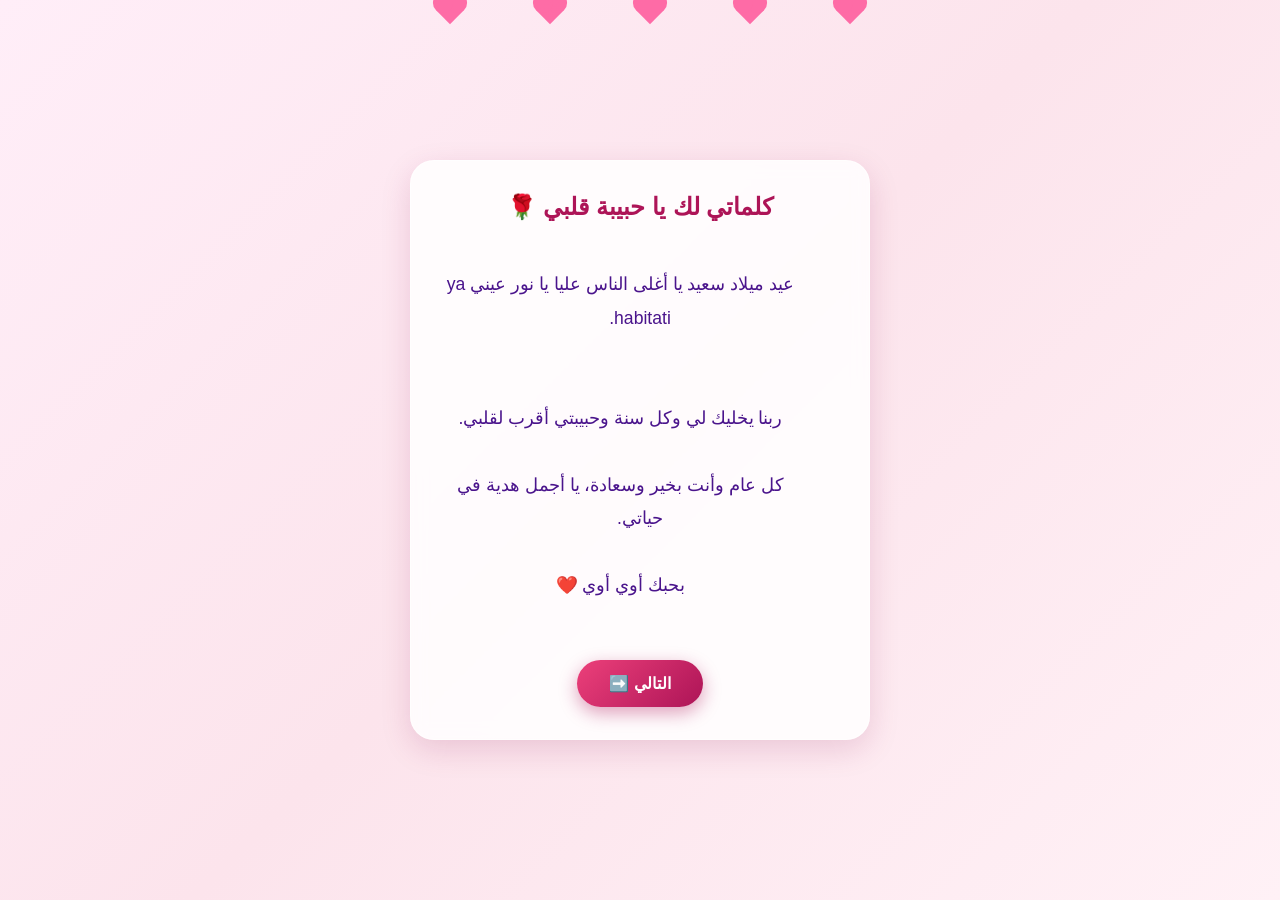
==== message.html @ 02f94ec3 "生日 surprise" ====
<!DOCTYPE html>
<html lang="ar" dir="rtl">
<head>
  <meta charset="UTF-8">
  <meta name="viewport" content="width=device-width, initial-scale=1.0">
  <title>كلماتي لك يا حبيبتي</title>
  <link rel="stylesheet" href="style.css">
</head>
<body>

  <!-- صفحة الكلمات -->
  <div class="page" id="page2">
    <div class="hearts-container">
      <div class="heart" style="--i:1"></div>
      <div class="heart" style="--i:2"></div>
      <div class="heart" style="--i:3"></div>
      <div class="heart" style="--i:4"></div>
      <div class="heart" style="--i:5"></div>
    </div>

    <div class="content message-card">
      <h2>كلماتي لك يا حبيبة قلبي 🌹</h2>
      <div class="message-text">
        عيد ميلاد سعيد يا أغلى الناس عليا يا نور عيني ya habitati.<br><br>
        ربنا يخليك لي وكل سنة وحبيبتي أقرب لقلبي.<br>
        كل عام وأنت بخير وسعادة، يا أجمل هدية في حياتي.<br>
        بحبك أوي أوي ❤️
      </div>
      <button class="next-btn" onclick="goToPage(3)">التالي ➡️</button>
    </div>
  </div>

  <script src="script.js"></script>
</body>
</html>
---- style.css ----
/* تصميم مشترك لكل الصفحات */
* {
  box-sizing: border-box;
  margin: 0;
  padding: 0;
}

html {
  scroll-behavior: smooth;
}

body {
  font-family: "Segoe UI", Tahoma, Geneva, Verdana, sans-serif;
  background: linear-gradient(135deg, #ffeef8, #fce4ec, #fff1f6);
  min-height: 100vh;
  display: flex;
  justify-content: center;
  align-items: center;
  color: #880e4f;
  direction: rtl;
  text-align: center;
  overflow-x: hidden;
}

/* الصفحة */
.page {
  width: 100%;
  max-width: 500px;
  padding: 20px;
  display: flex;
  flex-direction: column;
  align-items: center;
  justify-content: center;
  min-height: 100vh;
  position: relative;
}

/* المحتوى */
.content {
  background: rgba(255, 255, 255, 0.85);
  border-radius: 24px;
  padding: 32px 24px;
  box-shadow: 0 10px 30px rgba(136, 14, 79, 0.15);
  backdrop-filter: blur(8px);
  border: 1px solid rgba(255, 255, 255, 0.6);
  max-width: 100%;
  position: relative;
  z-index: 2;
}

h1 {
  font-size: 1.8rem;
  margin-bottom: 8px;
  color: #ad1457;
}

h2 {
  font-size: 1.5rem;
  margin-bottom: 16px;
  color: #ad1457;
}

.subtitle {
  color: #c2185b;
  font-size: 1rem;
  margin-bottom: 24px;
}

/* زر التالي */
.next-btn {
  background: linear-gradient(135deg, #ec407a, #ad1457);
  color: white;
  border: none;
  padding: 14px 32px;
  border-radius: 50px;
  font-size: 1rem;
  font-weight: bold;
  cursor: pointer;
  box-shadow: 0 6px 18px rgba(173, 20, 87, 0.4);
  transition: transform 0.2s, box-shadow 0.2s;
}

.next-btn:hover {
  transform: translateY(-3px);
  box-shadow: 0 10px 25px rgba(173, 20, 87, 0.6);
}

.next-btn:active {
  transform: translateY(-1px);
}

/* عودة للبداية */
.back-btn {
  display: inline-block;
  margin-top: 12px;
  color: #ad1457;
  text-decoration: none;
  font-weight: bold;
  font-size: 0.95rem;
}

/* كرت الرسالة */
.message-card h2 {
  margin-bottom: 14px;
}

.message-text {
  font-size: 1.1rem;
  line-height: 1.9;
  color: #4a148c;
  margin-bottom: 24px;
  white-space: pre-wrap;
}

/* كرت المفاجأة (الصور/الفيديو) */
.surprise-card h2 {
  margin-bottom: 16px;
}

.surprise-video {
  width: 100%;
  max-width: 420px;
  height: auto;
  border-radius: 16px;
  margin-bottom: 14px;
  box-shadow: 0 8px 24px rgba(173, 20, 87, 0.25);
  background: #000;
}

.video-hint {
  font-size: 0.85rem;
  color: #880e4f;
  margin-bottom: 18px;
  max-width: 420px;
  line-height: 1.5;
}

/* البالونات في الصفحة الأولى */
.balloon {
  position: absolute;
  width: 34px;
  height: 46px;
  background: #ff4d94;
  border-radius: 50% 50% 45% 45%;
  opacity: 0.9;
  animation: float linear infinite;
  z-index: 1;
}

.balloon::after {
  content: "";
  position: absolute;
  bottom: -6px;
  left: 50%;
  width: 2px;
  height: 10px;
  background: #d81b60;
  transform: translateX(-50%);
}

@keyframes float {
  0% {
    transform: translateY(0) rotate(0deg);
  }
  25% {
    transform: translateY(-15px) rotate(2deg);
  }
  50% {
    transform: translateY(-30px) rotate(-2deg);
  }
  75% {
    transform: translateY(-15px) rotate(2deg);
  }
  100% {
    transform: translateY(0) rotate(0deg);
  }
}

.balloon:nth-child(1) { left: 10%; animation-duration: 4s; animation-delay: 0s; background: #ff4d94; }
.balloon:nth-child(2) { left: 22%; animation-duration: 5s; animation-delay: 0.5s; background: #f06292; }
.balloon:nth-child(3) { left: 34%; animation-duration: 4.5s; animation-delay: 1s; background: #ec407a; }
.balloon:nth-child(4) { left: 46%; animation-duration: 5.5s; animation-delay: 0.2s; background: #ad1457; }
.balloon:nth-child(5) { left: 58%; animation-duration: 4s; animation-delay: 0.8s; background: #f06292; }
.balloon:nth-child(6) { left: 70%; animation-duration: 5s; animation-delay: 1.2s; background: #ff4d94; }
.balloon:nth-child(7) { left: 82%; animation-duration: 4.5s; animation-delay: 0.4s; background: #ec407a; }
.balloon:nth-child(8) { left: 12%; animation-duration: 5.5s; animation-delay: 1.6s; background: #ad1457; }
.balloon:nth-child(9) { left: 78%; animation-duration: 4s; animation-delay: 2s; background: #f06292; }
.balloon:nth-child(10) { left: 60%; animation-duration: 5s; animation-delay: 0.9s; background: #ff4d94; }

/* القلوب في صفحة الكلمات */
.hearts-container {
  position: absolute;
  top: 0;
  left: 0;
  width: 100%;
  height: 100%;
  pointer-events: none;
  z-index: 1;
  overflow: hidden;
}

.heart {
  position: absolute;
  width: 20px;
  height: 20px;
  background: #ff4d94;
  transform: rotate(45deg);
  opacity: 0.8;
  animation: heart-float linear infinite;
}

.heart::before,
.heart::after {
  content: "";
  position: absolute;
  width: 20px;
  height: 20px;
  background: #ff4d94;
  border-radius: 50%;
}

.heart::before { top: -10px; left: 0; }
.heart::after { top: 0; left: -10px; }

@keyframes heart-float {
  0% { transform: translateY(0) rotate(45deg); opacity: 0; }
  20% { opacity: 0.8; }
  80% { opacity: 0.8; }
  100% { transform: translateY(-120px) rotate(45deg); opacity: 0; }
}

.heart:nth-child(1) { left: 10%; animation-duration: 4s; animation-delay: 0s; }
.heart:nth-child(2) { left: 30%; animation-duration: 5s; animation-delay: 1s; }
.heart:nth-child(3) { left: 50%; animation-duration: 4.5s; animation-delay: 2s; }
.heart:nth-child(4) { left: 70%; animation-duration: 5.5s; animation-delay: 0.5s; }
.heart:nth-child(5) { left: 90%; animation-duration: 4s; animation-delay: 3s; }

/* توافق الموبايل */
@media (max-width: 480px) {
  h1 { font-size: 1.4rem; }
  h2 { font-size: 1.2rem; }
  .content { padding: 24px 16px; }
  .balloon { width: 26px; height: 34px; }
}
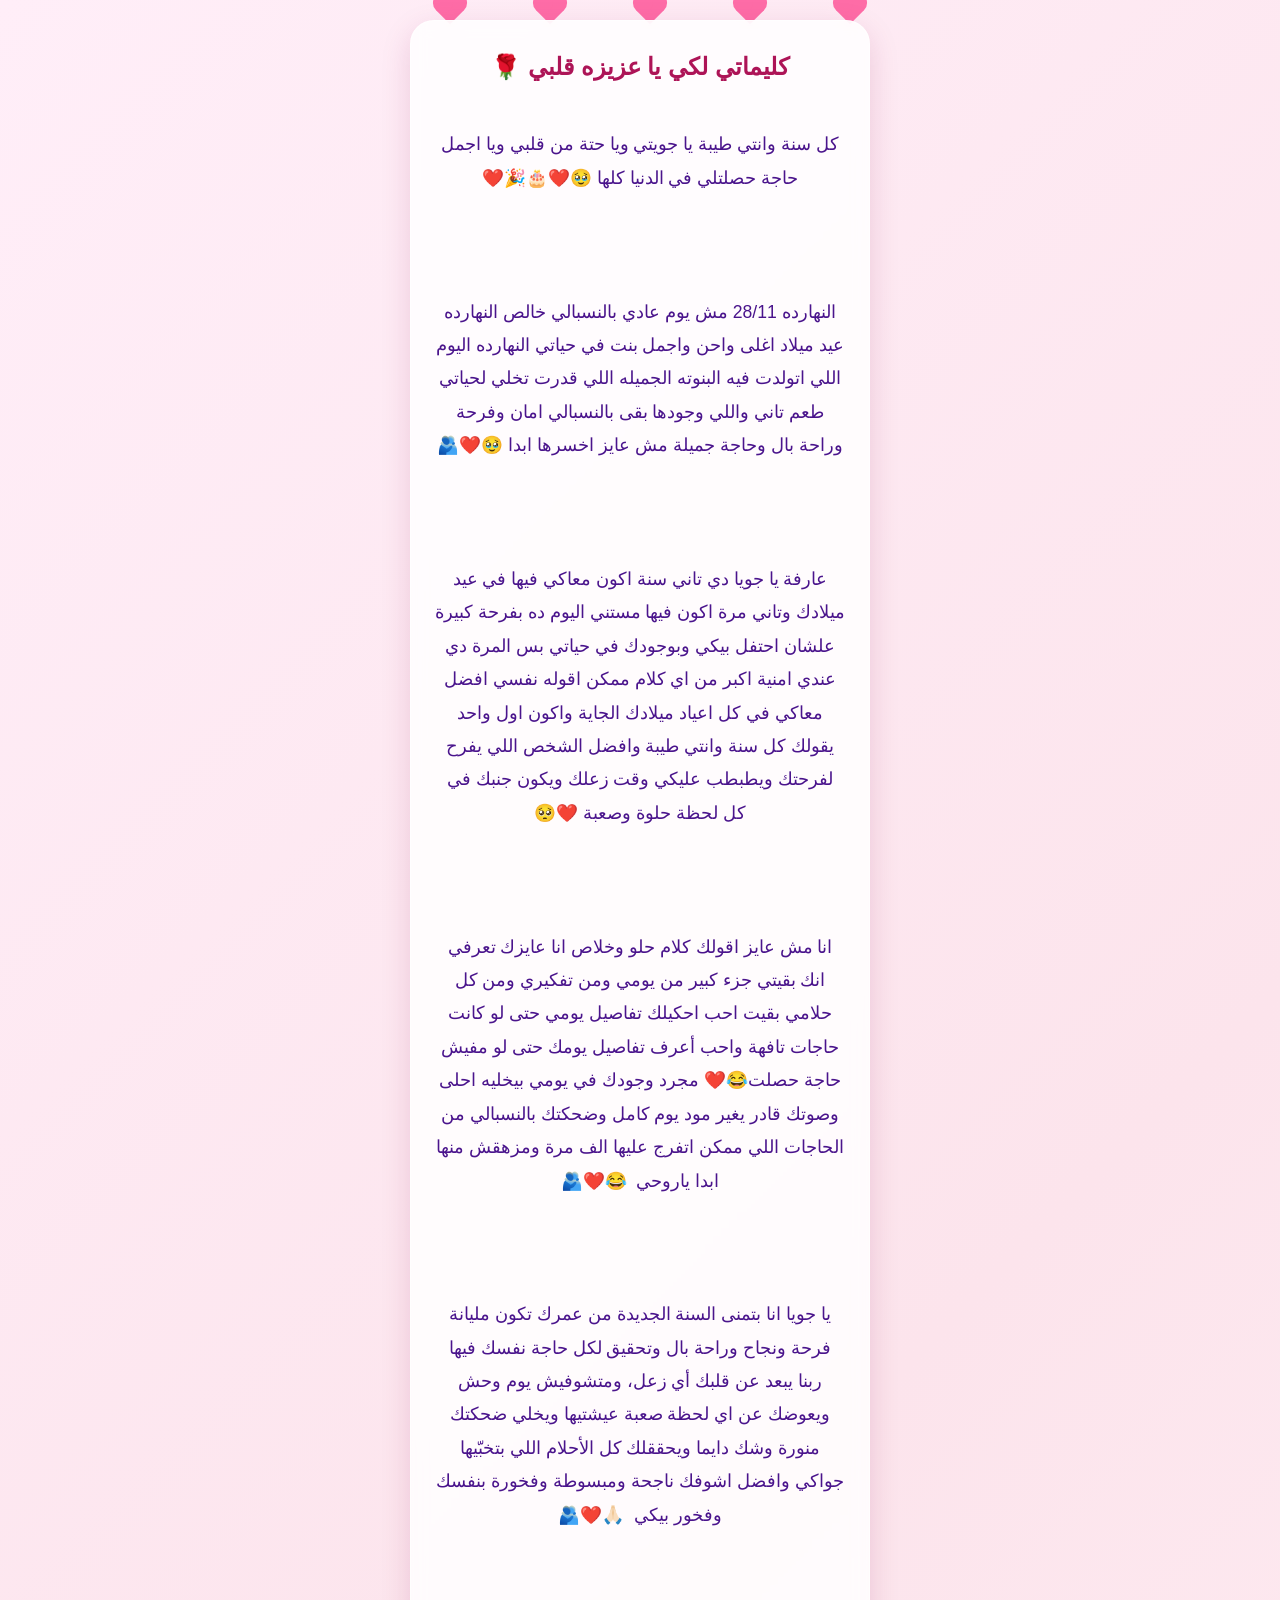
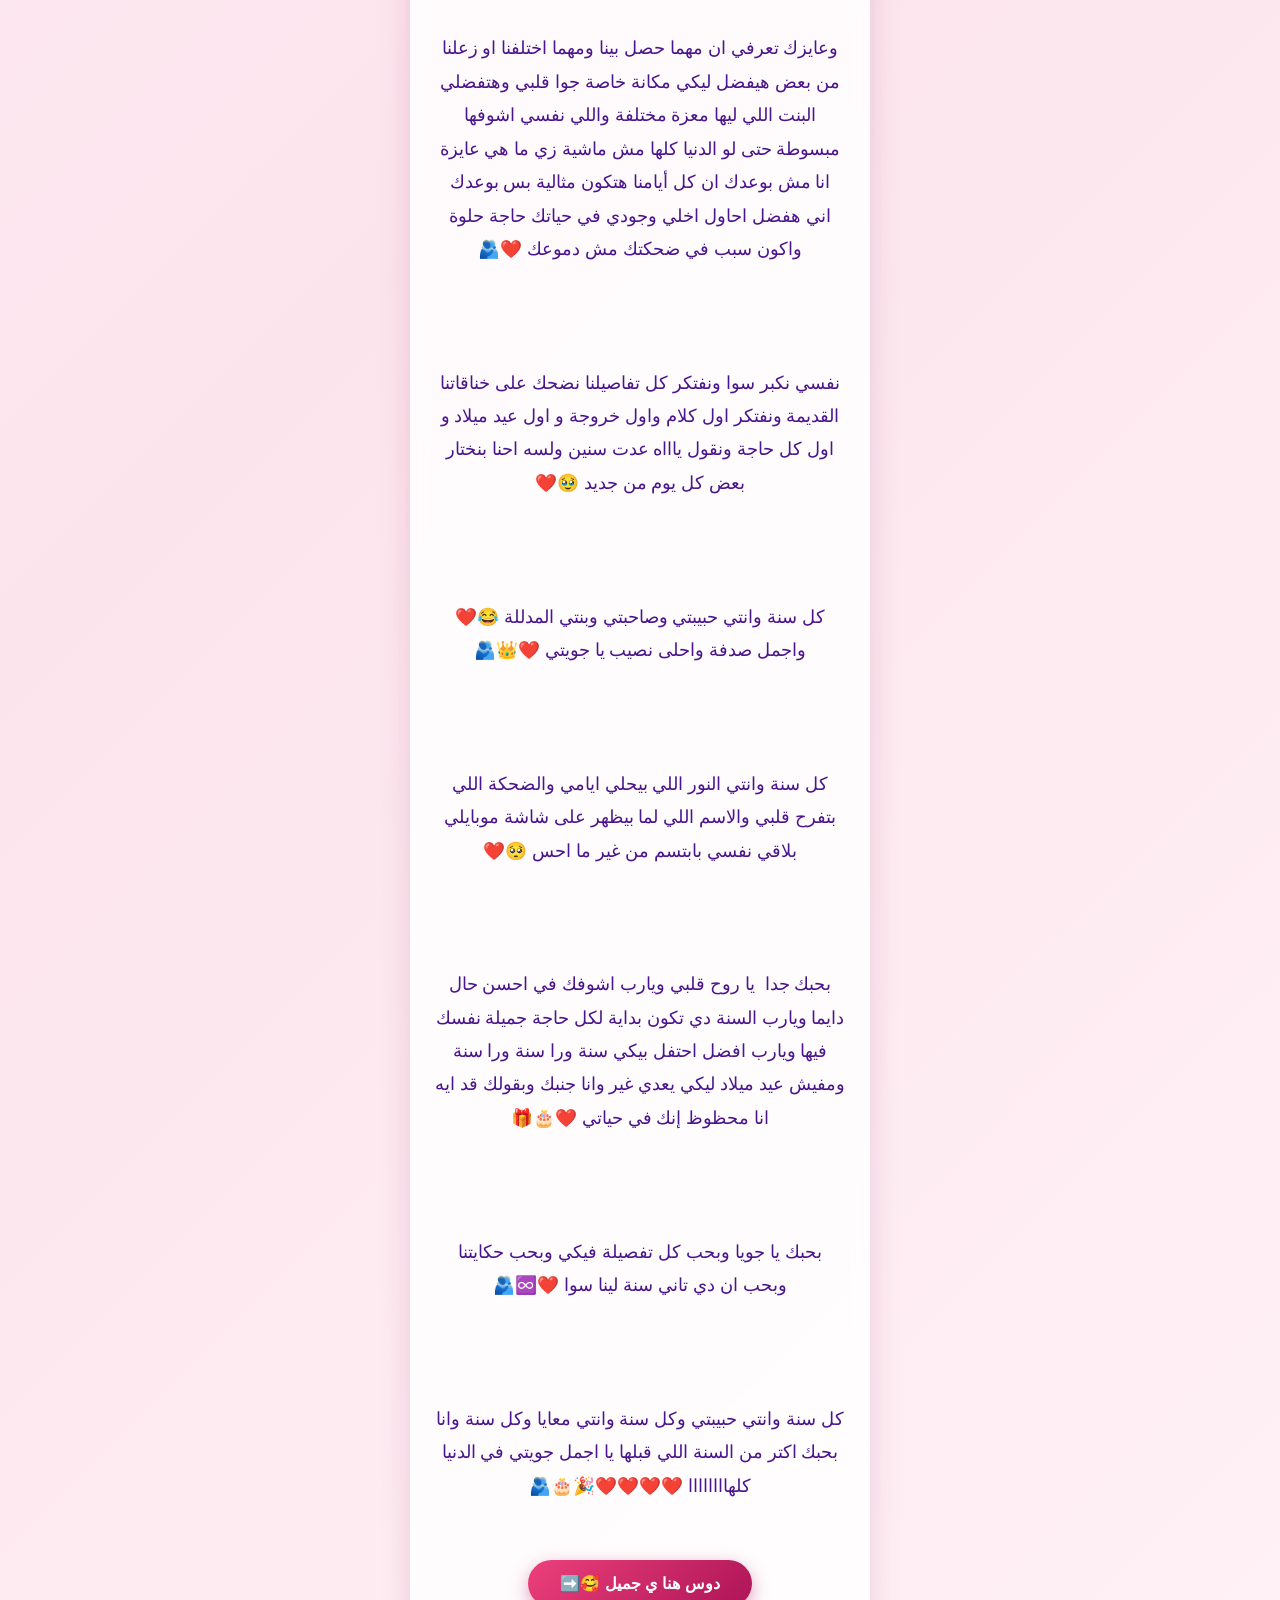
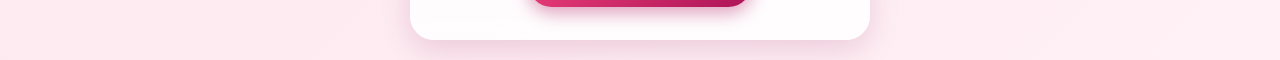
==== commit 964989e9: "Add files via upload" ====
--- a/message.html
+++ b/message.html
@@ -3,7 +3,7 @@
 <head>
   <meta charset="UTF-8">
   <meta name="viewport" content="width=device-width, initial-scale=1.0">
-  <title>كلماتي لك يا حبيبتي</title>
+  <title>كلماتي لك يا حبيبة قلبي</title>
   <link rel="stylesheet" href="style.css">
 </head>
 <body>
@@ -19,17 +19,36 @@
     </div>
 
     <div class="content message-card">
-      <h2>كلماتي لك يا حبيبة قلبي 🌹</h2>
+      <h2>كليماتي لكي يا عزيزه قلبي  🌹</h2>
       <div class="message-text">
-        عيد ميلاد سعيد يا أغلى الناس عليا يا نور عيني ya habitati.<br><br>
-        ربنا يخليك لي وكل سنة وحبيبتي أقرب لقلبي.<br>
-        كل عام وأنت بخير وسعادة، يا أجمل هدية في حياتي.<br>
-        بحبك أوي أوي ❤️
+كل سنة وانتي طيبة يا جويتي ويا حتة من قلبي ويا اجمل حاجة حصلتلي في الدنيا كلها 🥹❤️🎂🎉❤️<br><br>
+
+النهارده 28/11 مش يوم عادي بالنسبالي خالص النهارده عيد ميلاد اغلى واحن واجمل بنت في حياتي النهارده اليوم اللي اتولدت فيه البنوته الجميله اللي قدرت تخلي لحياتي طعم تاني واللي وجودها بقى بالنسبالي امان وفرحة وراحة بال وحاجة جميلة مش عايز اخسرها ابدا 🥹❤️🫂<br><br>
+
+عارفة يا جويا دي تاني سنة اكون معاكي فيها في عيد ميلادك وتاني مرة اكون فيها مستني اليوم ده بفرحة كبيرة علشان احتفل بيكي وبوجودك في حياتي بس المرة دي عندي امنية اكبر من اي كلام ممكن اقوله نفسي افضل معاكي في كل اعياد ميلادك الجاية واكون اول واحد يقولك كل سنة وانتي طيبة وافضل الشخص اللي يفرح لفرحتك ويطبطب عليكي وقت زعلك ويكون جنبك في كل لحظة حلوة وصعبة ❤️🥺<br><br>
+
+انا مش عايز اقولك كلام حلو وخلاص انا عايزك تعرفي انك بقيتي جزء كبير من يومي ومن تفكيري ومن كل حلامي بقيت احب احكيلك تفاصيل يومي حتى لو كانت حاجات تافهة واحب أعرف تفاصيل يومك حتى لو مفيش حاجة حصلت😂❤️ مجرد وجودك في يومي بيخليه احلى وصوتك قادر يغير مود يوم كامل وضحكتك بالنسبالي من الحاجات اللي ممكن اتفرج عليها الف مرة ومزهقش منها ابدا ياروحي  😂❤️🫂<br><br>
+
+يا جويا انا بتمنى السنة الجديدة من عمرك تكون مليانة فرحة ونجاح وراحة بال وتحقيق لكل حاجة نفسك فيها ربنا يبعد عن قلبك أي زعل، ومتشوفيش يوم وحش ويعوضك عن اي لحظة صعبة عيشتيها ويخلي ضحكتك منورة وشك دايما ويحققلك كل الأحلام اللي بتخبّيها جواكي وافضل اشوفك ناجحة ومبسوطة وفخورة بنفسك وفخور بيكي  🙏🏻❤️🫂<br><br>
+
+وعايزك تعرفي ان مهما حصل بينا ومهما اختلفنا او زعلنا من بعض هيفضل ليكي مكانة خاصة جوا قلبي وهتفضلي البنت اللي ليها معزة مختلفة واللي نفسي اشوفها مبسوطة حتى لو الدنيا كلها مش ماشية زي ما هي عايزة انا مش بوعدك ان كل أيامنا هتكون مثالية بس بوعدك اني هفضل احاول اخلي وجودي في حياتك حاجة حلوة واكون سبب في ضحكتك مش دموعك ❤️🫂<br><br>
+
+نفسي نكبر سوا ونفتكر كل تفاصيلنا نضحك على خناقاتنا القديمة ونفتكر اول كلام واول خروجة و اول عيد ميلاد و اول كل حاجة ونقول ياااه عدت سنين ولسه احنا بنختار بعض كل يوم من جديد 🥹❤️<br><br>
+
+كل سنة وانتي حبيبتي وصاحبتي وبنتي المدللة 😂❤️ واجمل صدفة واحلى نصيب يا جويتي ❤️👑🫂<br><br>
+
+كل سنة وانتي النور اللي بيحلي ايامي والضحكة اللي بتفرح قلبي والاسم اللي لما بيظهر على شاشة موبايلي بلاقي نفسي بابتسم من غير ما احس 🥺❤️<br><br>
+
+بحبك جدا  يا روح قلبي ويارب اشوفك في احسن حال دايما ويارب السنة دي تكون بداية لكل حاجة جميلة نفسك فيها ويارب افضل احتفل بيكي سنة ورا سنة ورا سنة ومفيش عيد ميلاد ليكي يعدي غير وانا جنبك وبقولك قد ايه انا محظوظ إنك في حياتي ❤️🎂🎁<br><br>
+
+بحبك يا جويا وبحب كل تفصيلة فيكي وبحب حكايتنا وبحب ان دي تاني سنة لينا سوا ❤️♾️🫂<br><br>
+
+كل سنة وانتي حبيبتي وكل سنة وانتي معايا وكل سنة وانا بحبك اكتر من السنة اللي قبلها يا اجمل جويتي في الدنيا كلهاااااااا ❤️❤️❤️❤️🎉🎂🫂
       </div>
-      <button class="next-btn" onclick="goToPage(3)">التالي ➡️</button>
+      <button class="next-btn" onclick="goToPage(3)">دوس هنا ي جميل 🥰➡️</button>
     </div>
   </div>
 
   <script src="script.js"></script>
 </body>
-</html>
+</html>
--- a/style.css
+++ b/style.css
@@ -35,6 +35,13 @@
   position: relative;
 }
 
+/* توسيع صفحة الفيديو بشكل كبير جدا */
+#page3 .page {
+  max-width: 100%;        /* ملء عرض الشاشة بالكامل */
+  padding: 60px 20px;
+  justify-content: flex-start; /* المحتوى من فوق */
+}
+
 /* المحتوى */
 .content {
   background: rgba(255, 255, 255, 0.85);
@@ -46,6 +53,13 @@
   max-width: 100%;
   position: relative;
   z-index: 2;
+}
+
+/* توسيع المحتوى في صفحة الفيديو */
+#page3 .content {
+  max-width: 1200px;      /* كبر جدا للصفحة الثالثة */
+  padding: 60px 40px;
+  margin-top: 20px;
 }
 
 h1 {
@@ -114,25 +128,41 @@
 
 /* كرت المفاجأة (الصور/الفيديو) */
 .surprise-card h2 {
-  margin-bottom: 16px;
-}
-
+  margin-bottom: 20px;
+  font-size: 1.8rem;
+}
+
+.surprise-card {
+  max-width: 100%;        /* ملء العرض بالكامل */
+  margin: 0 auto;
+  padding: 50px 30px;
+  text-align: center;
+}
+
+/* الفيديو كبير وواضح */
 .surprise-video {
   width: 100%;
-  max-width: 420px;
+  max-width: 1100px;      /* حجم كبير جدا */
   height: auto;
-  border-radius: 16px;
-  margin-bottom: 14px;
-  box-shadow: 0 8px 24px rgba(173, 20, 87, 0.25);
+  border-radius: 24px;
+  margin-bottom: 24px;
+  box-shadow: 0 15px 50px rgba(173, 20, 87, 0.4);
   background: #000;
-}
-
+  display: block;
+  margin-left: auto;
+  margin-right: auto;
+}
+
+/*فيديوHint متناسب */
 .video-hint {
-  font-size: 0.85rem;
+  font-size: 1rem;
   color: #880e4f;
-  margin-bottom: 18px;
-  max-width: 420px;
-  line-height: 1.5;
+  margin-bottom: 30px;
+  max-width: 1000px;
+  margin-left: auto;
+  margin-right: auto;
+  line-height: 1.7;
+  text-align: center;
 }
 
 /* البالونات في الصفحة الأولى */
@@ -159,21 +189,11 @@
 }
 
 @keyframes float {
-  0% {
-    transform: translateY(0) rotate(0deg);
-  }
-  25% {
-    transform: translateY(-15px) rotate(2deg);
-  }
-  50% {
-    transform: translateY(-30px) rotate(-2deg);
-  }
-  75% {
-    transform: translateY(-15px) rotate(2deg);
-  }
-  100% {
-    transform: translateY(0) rotate(0deg);
-  }
+  0% { transform: translateY(0) rotate(0deg); }
+  25% { transform: translateY(-15px) rotate(2deg); }
+  50% { transform: translateY(-30px) rotate(-2deg); }
+  75% { transform: translateY(-15px) rotate(2deg); }
+  100% { transform: translateY(0) rotate(0deg); }
 }
 
 .balloon:nth-child(1) { left: 10%; animation-duration: 4s; animation-delay: 0s; background: #ff4d94; }
@@ -236,9 +256,23 @@
 .heart:nth-child(5) { left: 90%; animation-duration: 4s; animation-delay: 3s; }
 
 /* توافق الموبايل */
-@media (max-width: 480px) {
+@media (max-width: 768px) {
   h1 { font-size: 1.4rem; }
   h2 { font-size: 1.2rem; }
   .content { padding: 24px 16px; }
   .balloon { width: 26px; height: 34px; }
-}
+  
+  #page3 .page {
+    padding: 30px 10px;
+  }
+  #page3 .content {
+    max-width: 100%;
+    padding: 30px 20px;
+  }
+  #page3 .surprise-card {
+    padding: 30px 20px;
+  }
+  .surprise-video {
+    max-width: 100%;
+  }
+}
